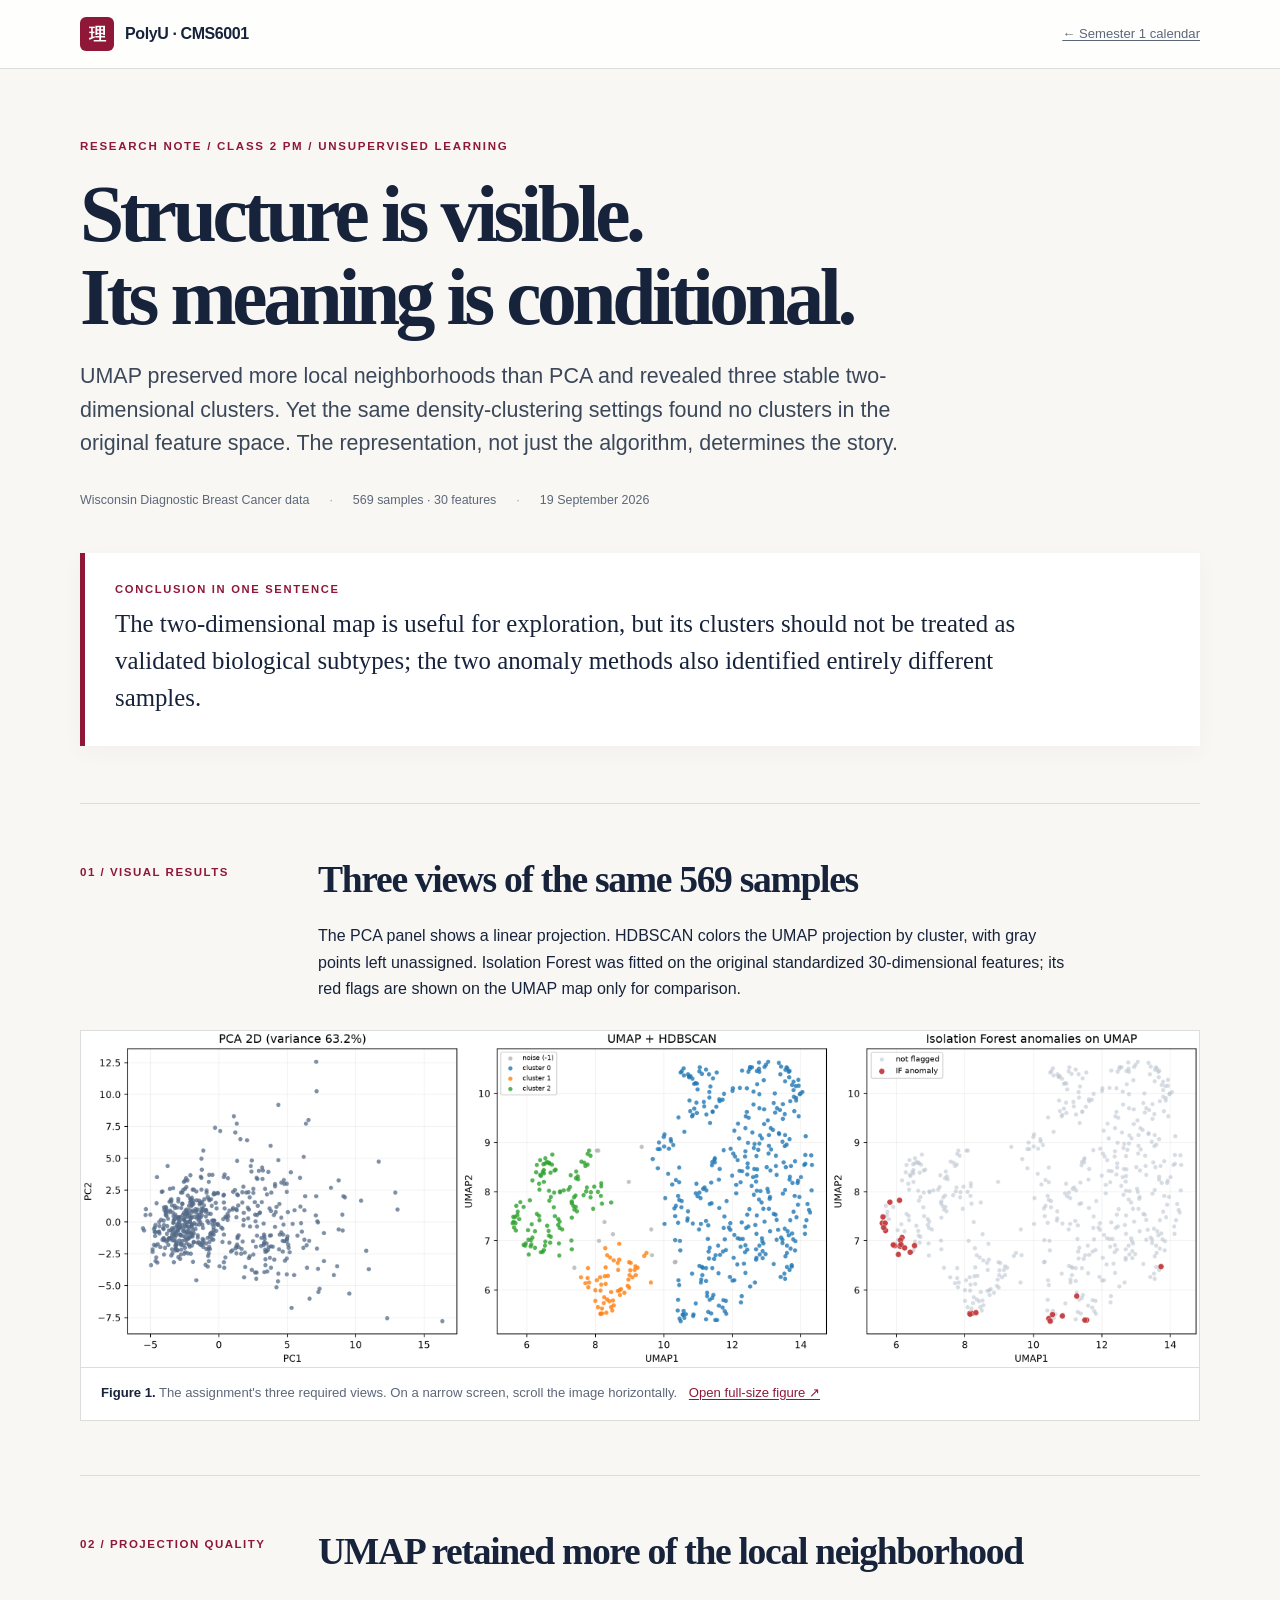
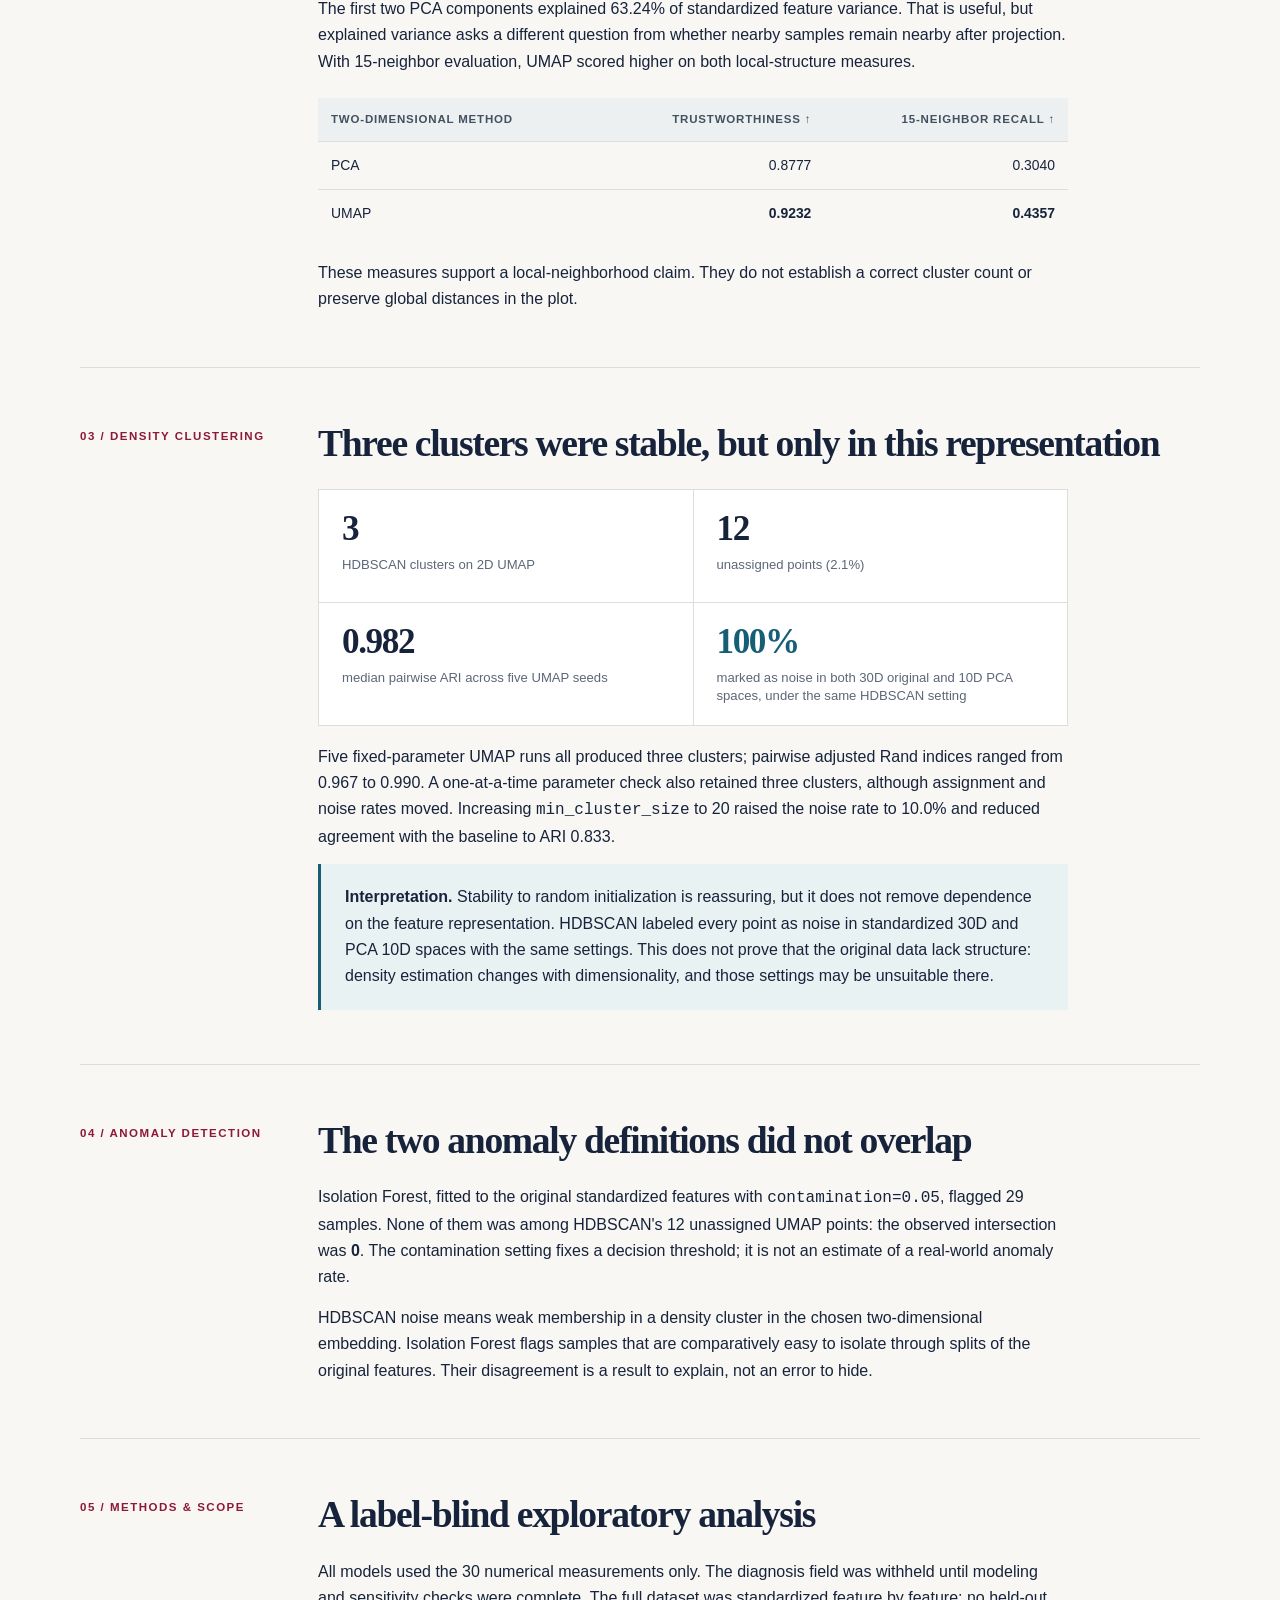
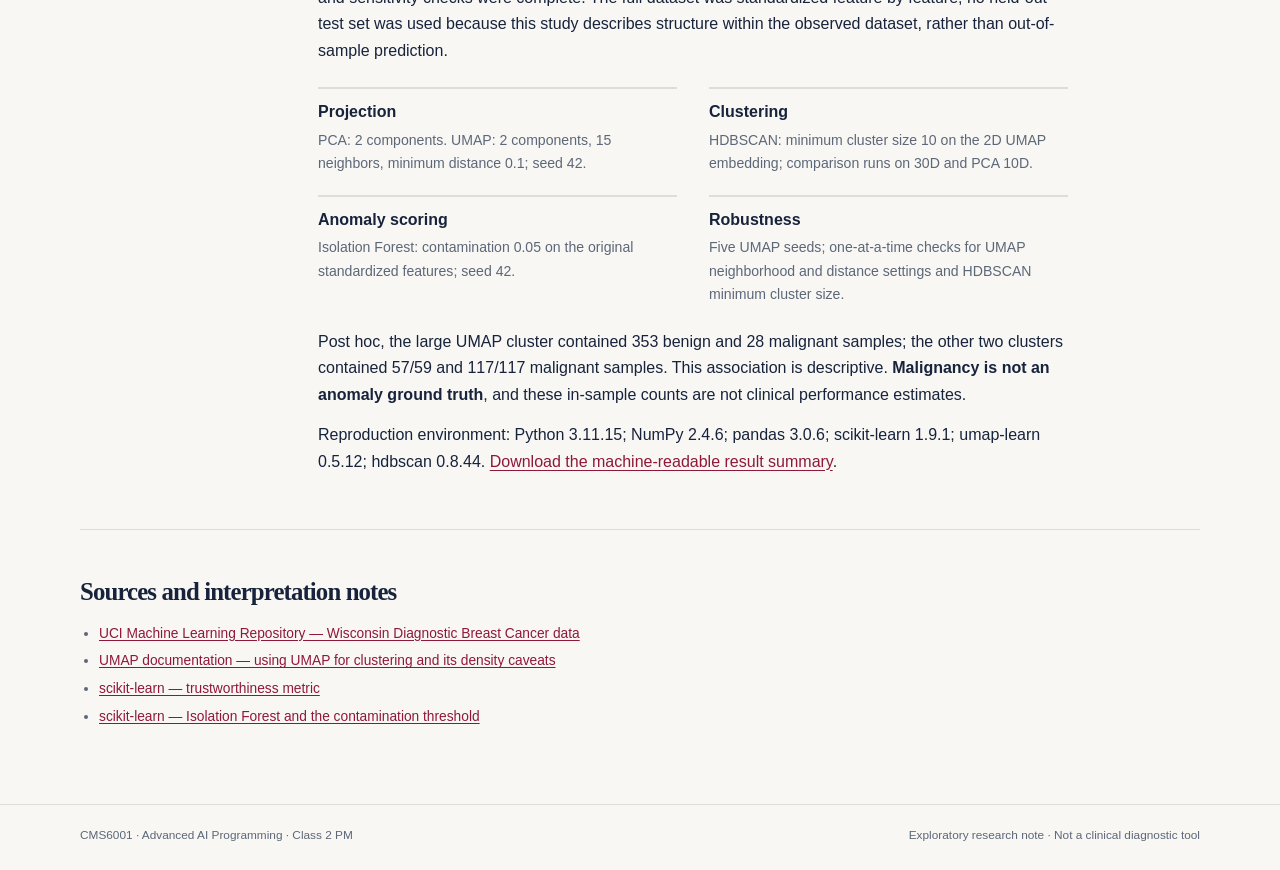
==== reports/cms6001-class2-pm/index.html @ 5e05eea4 "Publish CMS6001 unsupervised learning report" ====
<!doctype html>
<html lang="en">
<head>
  <meta charset="utf-8">
  <meta name="viewport" content="width=device-width, initial-scale=1">
  <meta name="color-scheme" content="light">
  <link rel="icon" href="data:image/svg+xml,%3Csvg xmlns='http://www.w3.org/2000/svg' viewBox='0 0 64 64'%3E%3Crect width='64' height='64' rx='12' fill='%238f1838'/%3E%3Ctext x='32' y='43' text-anchor='middle' font-size='34' fill='white'%3E%E7%90%86%3C/text%3E%3C/svg%3E">
  <meta name="description" content="A reproducible comparison of PCA, UMAP, HDBSCAN and Isolation Forest on the Wisconsin Diagnostic Breast Cancer dataset.">
  <title>Structure is visible; its meaning is conditional | CMS6001 research note</title>
  <style>
    :root {
      --ink: #17233b;
      --muted: #5c6778;
      --paper: #f8f7f4;
      --white: #ffffff;
      --line: #dcdedc;
      --accent: #8f1838;
      --accent-soft: #f6e9ed;
      --teal: #155e75;
      --teal-soft: #e9f2f3;
      --serif: Georgia, "Times New Roman", serif;
      --sans: Inter, -apple-system, BlinkMacSystemFont, "Segoe UI", Arial, sans-serif;
    }
    * { box-sizing: border-box; }
    html { scroll-behavior: smooth; }
    body { margin: 0; color: var(--ink); background: var(--paper); font: 16px/1.65 var(--sans); }
    a { color: var(--accent); text-underline-offset: .18em; }
    a:hover { color: #621127; }
    a:focus-visible { outline: 3px solid var(--teal); outline-offset: 3px; }
    .shell { width: min(1120px, calc(100% - 44px)); margin-inline: auto; }
    .topbar { border-bottom: 1px solid var(--line); background: rgba(255,255,255,.86); }
    .topbar-inner { min-height: 68px; display: flex; align-items: center; justify-content: space-between; gap: 24px; }
    .brand { display: flex; align-items: center; gap: 11px; text-decoration: none; color: var(--ink); font-weight: 760; letter-spacing: -.025em; }
    .brand-mark { display: grid; place-items: center; width: 34px; height: 34px; color: #fff; background: var(--accent); font: 700 17px var(--serif); border-radius: 6px; }
    .back-link { color: var(--muted); font-size: .82rem; white-space: nowrap; }
    .hero { padding: 68px 0 57px; border-bottom: 1px solid var(--line); }
    .eyebrow { margin: 0 0 17px; color: var(--accent); font-size: .72rem; font-weight: 800; letter-spacing: .15em; text-transform: uppercase; }
    h1, h2, h3, p { margin-top: 0; }
    h1 { max-width: 900px; margin-bottom: 22px; font: 700 clamp(2.65rem, 6.2vw, 5.55rem)/1.04 var(--serif); letter-spacing: -.055em; }
    .dek { max-width: 850px; margin-bottom: 0; color: #3c4859; font-size: clamp(1.08rem, 1.7vw, 1.34rem); line-height: 1.56; }
    .hero-meta { display: flex; flex-wrap: wrap; gap: 9px 20px; margin-top: 30px; color: var(--muted); font-size: .78rem; }
    .hero-meta span + span::before { content: "·"; margin-right: 20px; color: #9ca3ac; }
    .key-finding { margin: 42px 0 0; padding: 27px 30px 29px; background: var(--white); border-left: 5px solid var(--accent); box-shadow: 0 6px 22px #17233b08; }
    .key-finding .label { display: block; color: var(--accent); font-size: .7rem; font-weight: 800; text-transform: uppercase; letter-spacing: .15em; margin-bottom: 8px; }
    .key-finding p { max-width: 950px; margin: 0; font: 500 clamp(1.2rem, 2vw, 1.55rem)/1.48 var(--serif); }
    .section { padding: 54px 0; border-bottom: 1px solid var(--line); }
    .section-head { display: grid; grid-template-columns: 210px 1fr; gap: 28px; margin-bottom: 22px; }
    .section-index { padding-top: 5px; color: var(--accent); font-size: .72rem; font-weight: 800; letter-spacing: .13em; text-transform: uppercase; }
    h2 { margin-bottom: 0; font: 700 clamp(1.65rem, 3.1vw, 2.35rem)/1.16 var(--serif); letter-spacing: -.035em; }
    h3 { font-size: 1rem; line-height: 1.4; }
    .section-body { margin-left: 238px; max-width: 750px; }
    .section-body p { margin-bottom: 14px; }
    .section-body p:last-child { margin-bottom: 0; }
    .figure-block { margin: 28px 0 0; background: #fff; border: 1px solid var(--line); }
    .figure-scroll { overflow-x: auto; }
    .figure-scroll img { display: block; width: 100%; min-width: 890px; height: auto; }
    figcaption { padding: 14px 20px 17px; border-top: 1px solid var(--line); color: var(--muted); font-size: .82rem; }
    .caption-title { color: var(--ink); font-weight: 700; }
    .figure-link { display: inline-block; margin-left: 8px; white-space: nowrap; }
    .measurements { display: grid; grid-template-columns: 1fr 1fr; gap: 1px; margin: 24px 0 18px; border: 1px solid var(--line); background: var(--line); }
    .measure { min-height: 112px; padding: 19px 23px; background: #fff; }
    .measure strong { display: block; font: 700 2.2rem/1.12 var(--serif); letter-spacing: -.04em; }
    .measure span { display: block; margin-top: 7px; color: var(--muted); font-size: .82rem; line-height: 1.4; }
    .measure em { color: var(--teal); font-style: normal; }
    .table-wrap { overflow-x: auto; margin: 23px 0; }
    table { width: 100%; border-collapse: collapse; min-width: 530px; font-size: .87rem; font-variant-numeric: tabular-nums; }
    th, td { padding: 12px 13px; border-bottom: 1px solid var(--line); text-align: left; vertical-align: top; }
    thead th { background: #edf0f1; color: #435061; font-size: .72rem; text-transform: uppercase; letter-spacing: .07em; }
    tbody tr:last-child td { border-bottom: 0; }
    .number { text-align: right; }
    .callout { padding: 20px 24px; background: var(--teal-soft); border-left: 3px solid var(--teal); }
    .callout p { margin: 0; }
    .methods-grid { display: grid; grid-template-columns: repeat(2, minmax(0, 1fr)); gap: 20px 32px; margin-top: 23px; }
    .method { padding-top: 12px; border-top: 2px solid var(--line); }
    .method h3 { margin-bottom: 5px; }
    .method p { margin: 0; color: var(--muted); font-size: .88rem; }
    .refs { padding: 48px 0 70px; }
    .refs h2 { margin-bottom: 16px; font-size: 1.55rem; }
    .refs ul { margin: 0; padding-left: 19px; color: var(--muted); font-size: .86rem; }
    .refs li { margin-bottom: 5px; }
    footer { padding: 21px 0 27px; border-top: 1px solid var(--line); color: var(--muted); font-size: .74rem; }
    footer .shell { display: flex; justify-content: space-between; gap: 16px; }
    @media (max-width: 760px) {
      .hero { padding: 49px 0 43px; }
      .hero-meta span + span::before { display: none; }
      .section { padding: 40px 0; }
      .section-head { display: block; }
      .section-index { display: block; margin-bottom: 12px; }
      .section-body { margin-left: 0; }
      .methods-grid { grid-template-columns: 1fr; }
      .figure-scroll img { min-width: 850px; }
    }
    @media (max-width: 520px) {
      .shell { width: min(100% - 30px, 1120px); }
      .back-link { font-size: .75rem; }
      h1 { font-size: 2.65rem; }
      .key-finding { padding: 21px; }
      .measurements { grid-template-columns: 1fr 1fr; }
      .measure { padding: 14px; min-height: 94px; }
      .measure strong { font-size: 1.75rem; }
      .measure span { font-size: .73rem; }
      footer .shell { display: block; }
    }
    @media print {
      body { background: #fff; color: #000; }
      .topbar, .figure-link { display: none; }
      .shell { width: 100%; }
      .hero { padding-top: 20px; }
      .section { break-inside: avoid; }
      .figure-scroll { overflow: visible; }
      .figure-scroll img { min-width: 0; }
      a { color: inherit; }
    }
  </style>
</head>
<body>
  <header class="topbar">
    <div class="shell topbar-inner">
      <a class="brand" href="../../" aria-label="Return to the PolyU Semester 1 calendar"><span class="brand-mark" aria-hidden="true">理</span><span>PolyU · CMS6001</span></a>
      <a class="back-link" href="../../">← Semester 1 calendar</a>
    </div>
  </header>

  <main class="shell">
    <article>
      <header class="hero">
        <p class="eyebrow">Research note / Class 2 PM / Unsupervised learning</p>
        <h1>Structure is visible.<br>Its meaning is conditional.</h1>
        <p class="dek">UMAP preserved more local neighborhoods than PCA and revealed three stable two-dimensional clusters. Yet the same density-clustering settings found no clusters in the original feature space. The representation, not just the algorithm, determines the story.</p>
        <div class="hero-meta"><span>Wisconsin Diagnostic Breast Cancer data</span><span>569 samples · 30 features</span><span>19 September 2026</span></div>
        <div class="key-finding" role="note">
          <span class="label">Conclusion in one sentence</span>
          <p>The two-dimensional map is useful for exploration, but its clusters should not be treated as validated biological subtypes; the two anomaly methods also identified entirely different samples.</p>
        </div>
      </header>

      <section class="section" id="visual-results" aria-labelledby="visual-title">
        <div class="section-head"><span class="section-index">01 / Visual results</span><h2 id="visual-title">Three views of the same 569 samples</h2></div>
        <div class="section-body"><p>The PCA panel shows a linear projection. HDBSCAN colors the UMAP projection by cluster, with gray points left unassigned. Isolation Forest was fitted on the original standardized 30-dimensional features; its red flags are shown on the UMAP map only for comparison.</p></div>
        <figure class="figure-block">
          <div class="figure-scroll"><img src="required_three_charts.png" width="3040" height="912" alt="Three scatter plots: a broad PCA cloud; a UMAP projection separated into three colored HDBSCAN clusters; and 29 red Isolation Forest anomalies overlaid on the UMAP projection."></div>
          <figcaption><span class="caption-title">Figure 1.</span> The assignment's three required views. On a narrow screen, scroll the image horizontally. <a class="figure-link" href="required_three_charts.png" target="_blank" rel="noopener">Open full-size figure ↗</a></figcaption>
        </figure>
      </section>

      <section class="section" id="neighborhoods" aria-labelledby="neighborhoods-title">
        <div class="section-head"><span class="section-index">02 / Projection quality</span><h2 id="neighborhoods-title">UMAP retained more of the local neighborhood</h2></div>
        <div class="section-body">
          <p>The first two PCA components explained 63.24% of standardized feature variance. That is useful, but explained variance asks a different question from whether nearby samples remain nearby after projection. With 15-neighbor evaluation, UMAP scored higher on both local-structure measures.</p>
          <div class="table-wrap"><table><thead><tr><th scope="col">Two-dimensional method</th><th scope="col" class="number">Trustworthiness ↑</th><th scope="col" class="number">15-neighbor recall ↑</th></tr></thead><tbody><tr><td>PCA</td><td class="number">0.8777</td><td class="number">0.3040</td></tr><tr><td>UMAP</td><td class="number"><strong>0.9232</strong></td><td class="number"><strong>0.4357</strong></td></tr></tbody></table></div>
          <p>These measures support a local-neighborhood claim. They do not establish a correct cluster count or preserve global distances in the plot.</p>
        </div>
      </section>

      <section class="section" id="clusters" aria-labelledby="clusters-title">
        <div class="section-head"><span class="section-index">03 / Density clustering</span><h2 id="clusters-title">Three clusters were stable, but only in this representation</h2></div>
        <div class="section-body">
          <div class="measurements" aria-label="Key clustering measurements">
            <div class="measure"><strong>3</strong><span>HDBSCAN clusters on 2D UMAP</span></div>
            <div class="measure"><strong>12</strong><span>unassigned points (2.1%)</span></div>
            <div class="measure"><strong>0.982</strong><span>median pairwise ARI across five UMAP seeds</span></div>
            <div class="measure"><strong><em>100%</em></strong><span>marked as noise in both 30D original and 10D PCA spaces, under the same HDBSCAN setting</span></div>
          </div>
          <p>Five fixed-parameter UMAP runs all produced three clusters; pairwise adjusted Rand indices ranged from 0.967 to 0.990. A one-at-a-time parameter check also retained three clusters, although assignment and noise rates moved. Increasing <code>min_cluster_size</code> to 20 raised the noise rate to 10.0% and reduced agreement with the baseline to ARI 0.833.</p>
          <div class="callout"><p><strong>Interpretation.</strong> Stability to random initialization is reassuring, but it does not remove dependence on the feature representation. HDBSCAN labeled every point as noise in standardized 30D and PCA 10D spaces with the same settings. This does not prove that the original data lack structure: density estimation changes with dimensionality, and those settings may be unsuitable there.</p></div>
        </div>
      </section>

      <section class="section" id="anomalies" aria-labelledby="anomalies-title">
        <div class="section-head"><span class="section-index">04 / Anomaly detection</span><h2 id="anomalies-title">The two anomaly definitions did not overlap</h2></div>
        <div class="section-body">
          <p>Isolation Forest, fitted to the original standardized features with <code>contamination=0.05</code>, flagged 29 samples. None of them was among HDBSCAN's 12 unassigned UMAP points: the observed intersection was <strong>0</strong>. The contamination setting fixes a decision threshold; it is not an estimate of a real-world anomaly rate.</p>
          <p>HDBSCAN noise means weak membership in a density cluster in the chosen two-dimensional embedding. Isolation Forest flags samples that are comparatively easy to isolate through splits of the original features. Their disagreement is a result to explain, not an error to hide.</p>
        </div>
      </section>

      <section class="section" id="methods" aria-labelledby="methods-title">
        <div class="section-head"><span class="section-index">05 / Methods &amp; scope</span><h2 id="methods-title">A label-blind exploratory analysis</h2></div>
        <div class="section-body">
          <p>All models used the 30 numerical measurements only. The diagnosis field was withheld until modeling and sensitivity checks were complete. The full dataset was standardized feature by feature; no held-out test set was used because this study describes structure within the observed dataset, rather than out-of-sample prediction.</p>
          <div class="methods-grid">
            <div class="method"><h3>Projection</h3><p>PCA: 2 components. UMAP: 2 components, 15 neighbors, minimum distance 0.1; seed 42.</p></div>
            <div class="method"><h3>Clustering</h3><p>HDBSCAN: minimum cluster size 10 on the 2D UMAP embedding; comparison runs on 30D and PCA 10D.</p></div>
            <div class="method"><h3>Anomaly scoring</h3><p>Isolation Forest: contamination 0.05 on the original standardized features; seed 42.</p></div>
            <div class="method"><h3>Robustness</h3><p>Five UMAP seeds; one-at-a-time checks for UMAP neighborhood and distance settings and HDBSCAN minimum cluster size.</p></div>
          </div>
          <p style="margin-top:23px">Post hoc, the large UMAP cluster contained 353 benign and 28 malignant samples; the other two clusters contained 57/59 and 117/117 malignant samples. This association is descriptive. <strong>Malignancy is not an anomaly ground truth</strong>, and these in-sample counts are not clinical performance estimates.</p>
          <p>Reproduction environment: Python 3.11.15; NumPy 2.4.6; pandas 3.0.6; scikit-learn 1.9.1; umap-learn 0.5.12; hdbscan 0.8.44. <a href="summary.json">Download the machine-readable result summary</a>.</p>
        </div>
      </section>

      <section class="refs" aria-labelledby="refs-title">
        <h2 id="refs-title">Sources and interpretation notes</h2>
        <ul>
          <li><a href="https://archive.ics.uci.edu/dataset/17/breast+cancer+wisconsin+diagnostic">UCI Machine Learning Repository — Wisconsin Diagnostic Breast Cancer data</a></li>
          <li><a href="https://umap-learn.readthedocs.io/en/latest/clustering.html">UMAP documentation — using UMAP for clustering and its density caveats</a></li>
          <li><a href="https://scikit-learn.org/stable/modules/generated/sklearn.manifold.trustworthiness.html">scikit-learn — trustworthiness metric</a></li>
          <li><a href="https://scikit-learn.org/stable/modules/generated/sklearn.ensemble.IsolationForest.html">scikit-learn — Isolation Forest and the contamination threshold</a></li>
        </ul>
      </section>
    </article>
  </main>

  <footer><div class="shell"><span>CMS6001 · Advanced AI Programming · Class 2 PM</span><span>Exploratory research note · Not a clinical diagnostic tool</span></div></footer>
</body>
</html>
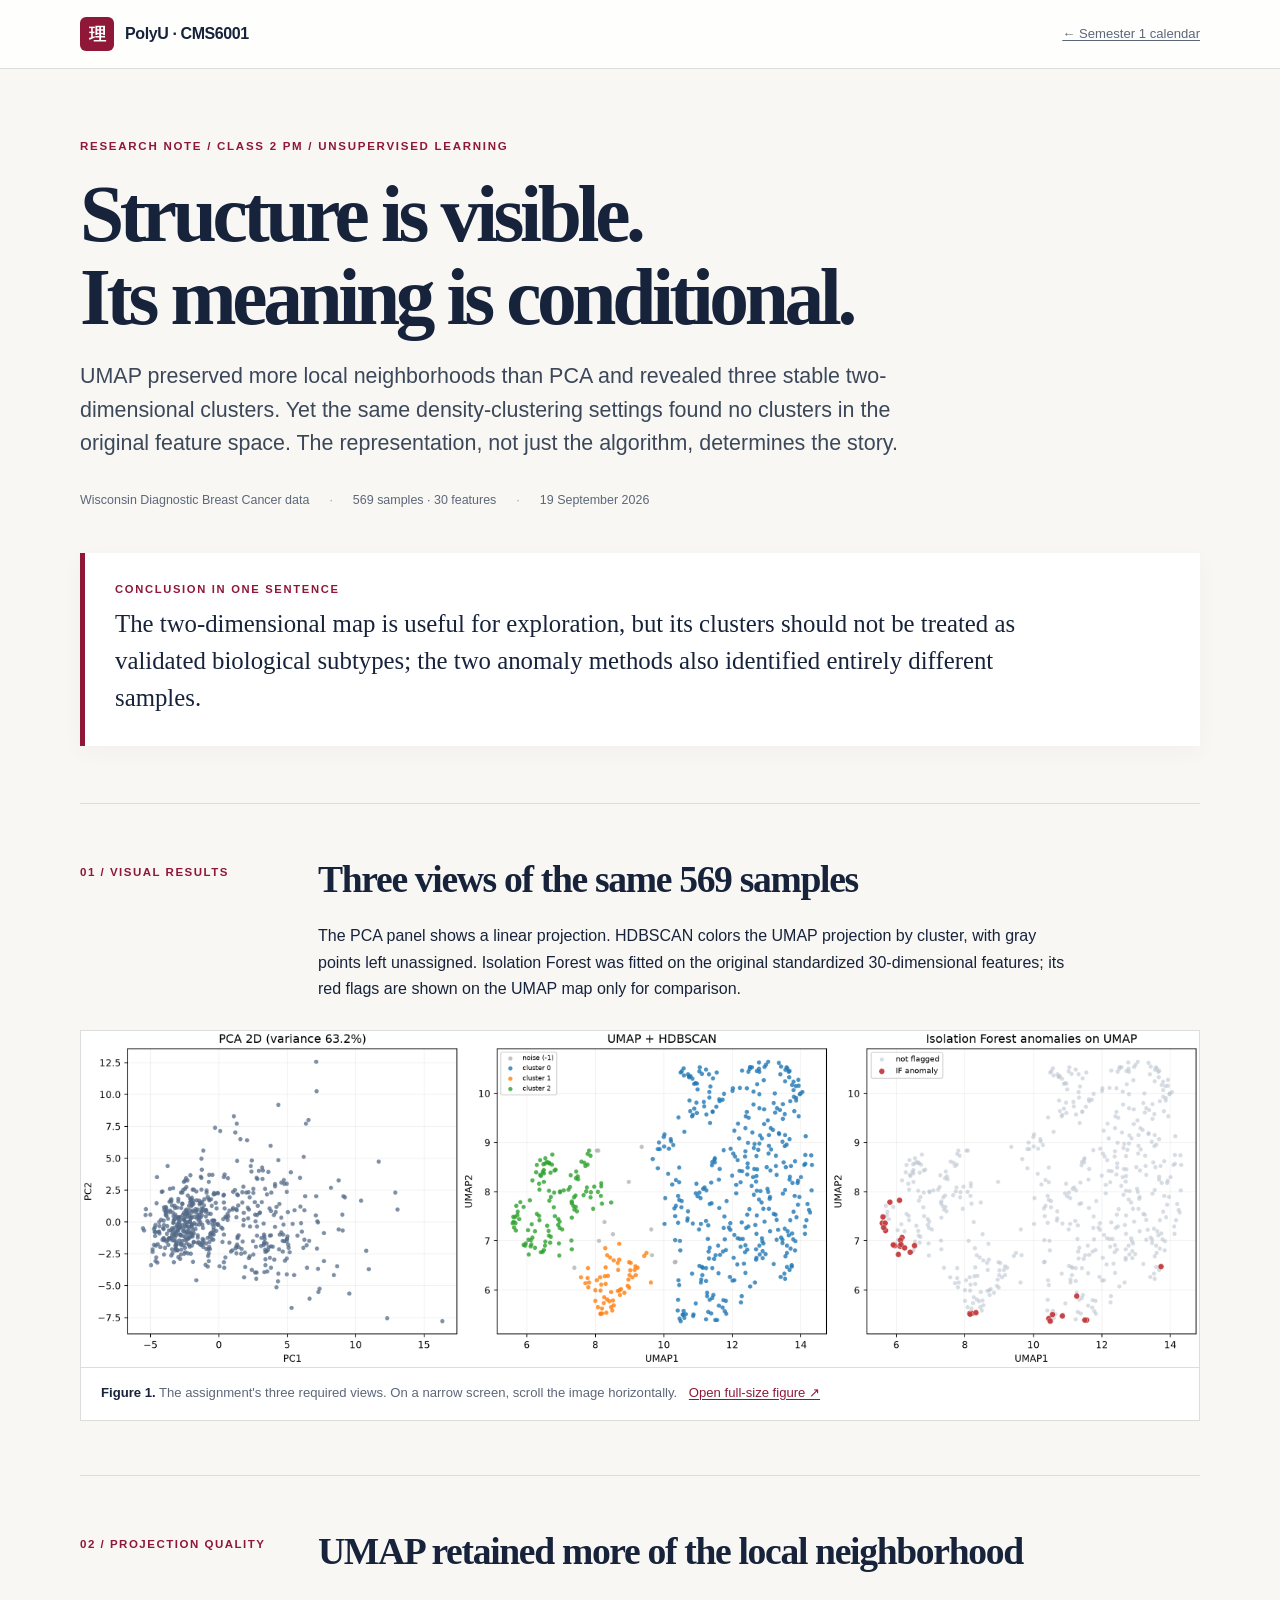
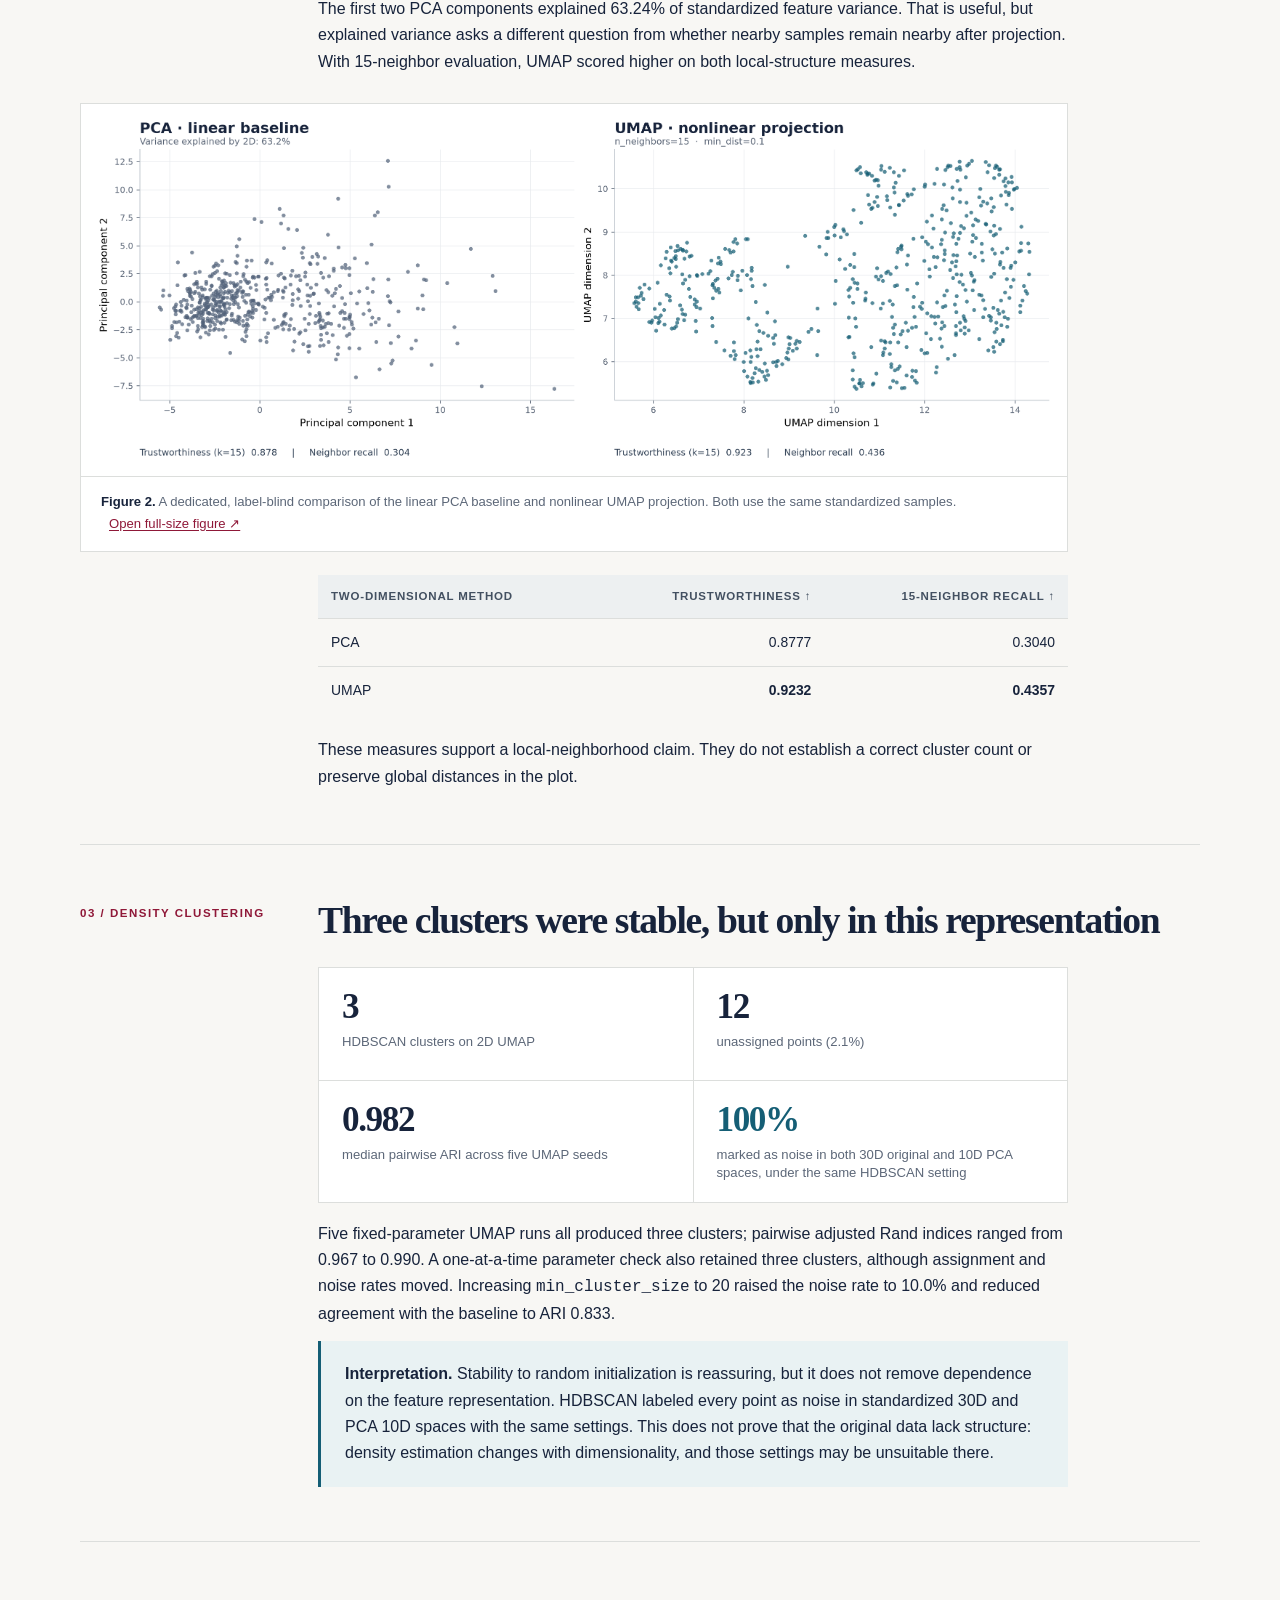
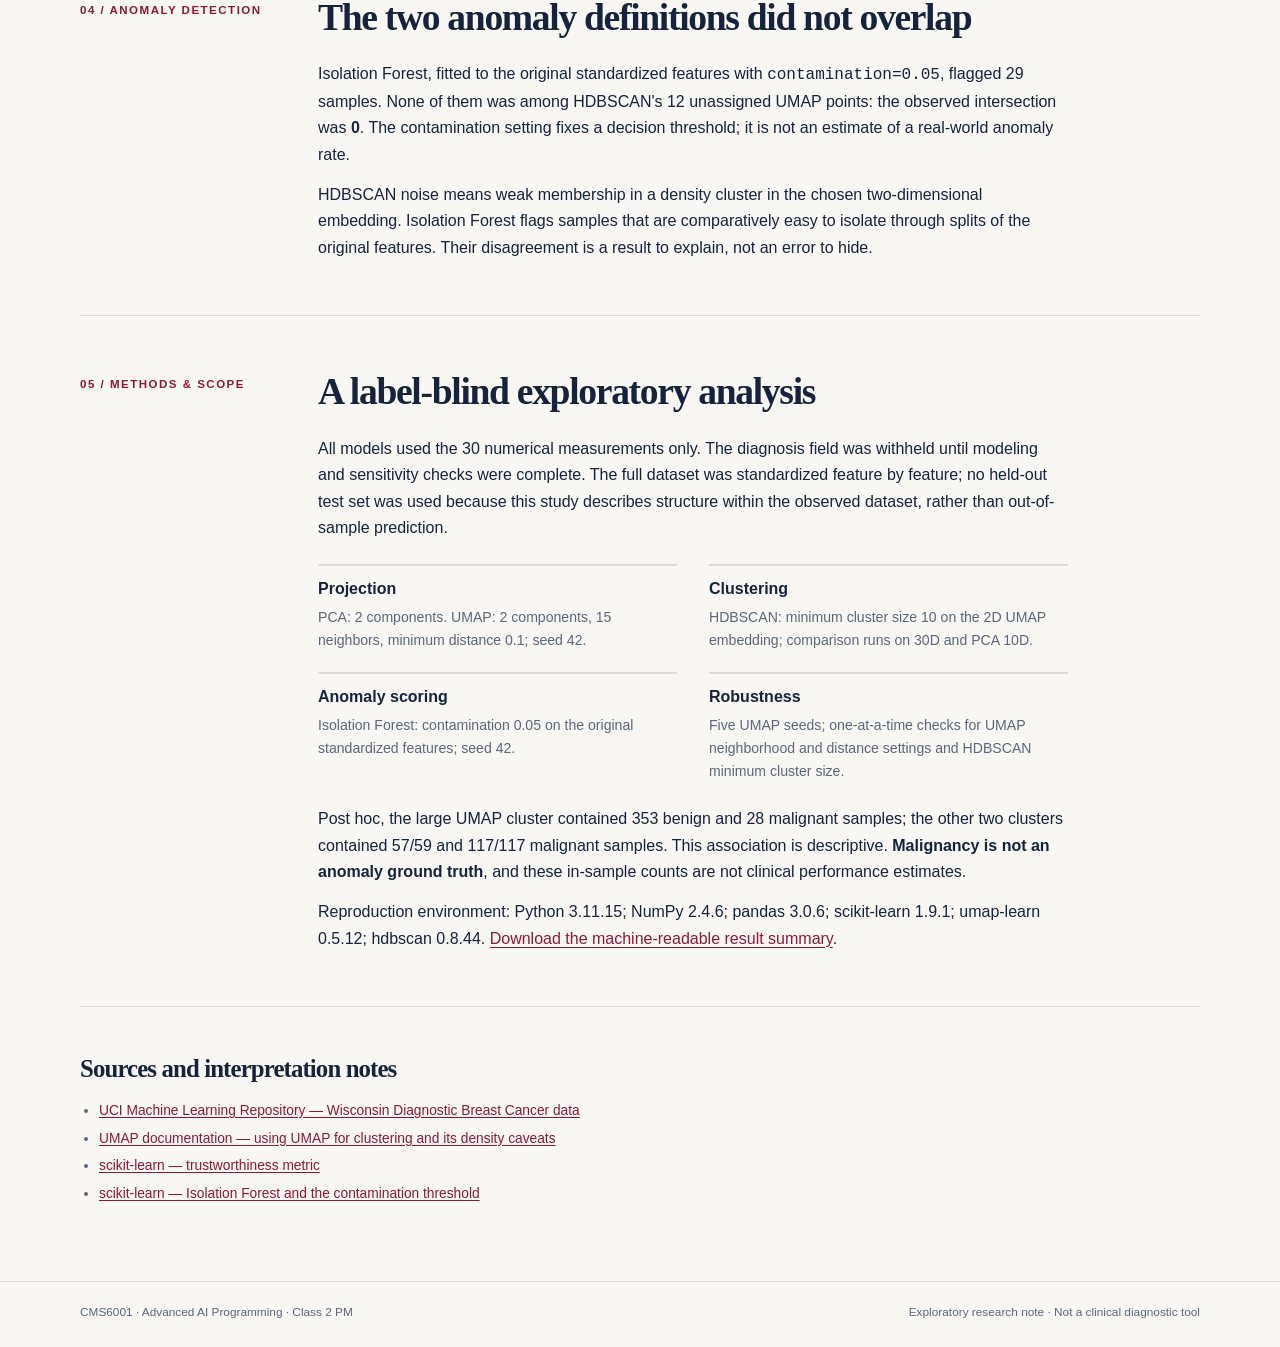
==== commit 8da02165: "Add dedicated PCA baseline comparison figure" ====
--- a/reports/cms6001-class2-pm/index.html
+++ b/reports/cms6001-class2-pm/index.html
@@ -52,6 +52,7 @@
     .section-body p { margin-bottom: 14px; }
     .section-body p:last-child { margin-bottom: 0; }
     .figure-block { margin: 28px 0 0; background: #fff; border: 1px solid var(--line); }
+    .section-body .figure-block { width: calc(100% + 238px); margin-left: -238px; }
     .figure-scroll { overflow-x: auto; }
     .figure-scroll img { display: block; width: 100%; min-width: 890px; height: auto; }
     figcaption { padding: 14px 20px 17px; border-top: 1px solid var(--line); color: var(--muted); font-size: .82rem; }
@@ -87,6 +88,7 @@
       .section-head { display: block; }
       .section-index { display: block; margin-bottom: 12px; }
       .section-body { margin-left: 0; }
+      .section-body .figure-block { width: 100%; margin-left: 0; }
       .methods-grid { grid-template-columns: 1fr; }
       .figure-scroll img { min-width: 850px; }
     }
@@ -147,6 +149,10 @@
         <div class="section-head"><span class="section-index">02 / Projection quality</span><h2 id="neighborhoods-title">UMAP retained more of the local neighborhood</h2></div>
         <div class="section-body">
           <p>The first two PCA components explained 63.24% of standardized feature variance. That is useful, but explained variance asks a different question from whether nearby samples remain nearby after projection. With 15-neighbor evaluation, UMAP scored higher on both local-structure measures.</p>
+          <figure class="figure-block">
+            <div class="figure-scroll"><img src="baseline_projection_comparison.png" width="2713" height="1023" alt="Side-by-side scatter plots of the same 569 unlabeled samples. The PCA baseline is a compact overlapping cloud; the UMAP projection spreads local neighborhoods into a more articulated shape. Trustworthiness and neighbor recall are printed beneath each plot."></div>
+            <figcaption><span class="caption-title">Figure 2.</span> A dedicated, label-blind comparison of the linear PCA baseline and nonlinear UMAP projection. Both use the same standardized samples. <a class="figure-link" href="baseline_projection_comparison.png" target="_blank" rel="noopener">Open full-size figure ↗</a></figcaption>
+          </figure>
           <div class="table-wrap"><table><thead><tr><th scope="col">Two-dimensional method</th><th scope="col" class="number">Trustworthiness ↑</th><th scope="col" class="number">15-neighbor recall ↑</th></tr></thead><tbody><tr><td>PCA</td><td class="number">0.8777</td><td class="number">0.3040</td></tr><tr><td>UMAP</td><td class="number"><strong>0.9232</strong></td><td class="number"><strong>0.4357</strong></td></tr></tbody></table></div>
           <p>These measures support a local-neighborhood claim. They do not establish a correct cluster count or preserve global distances in the plot.</p>
         </div>
